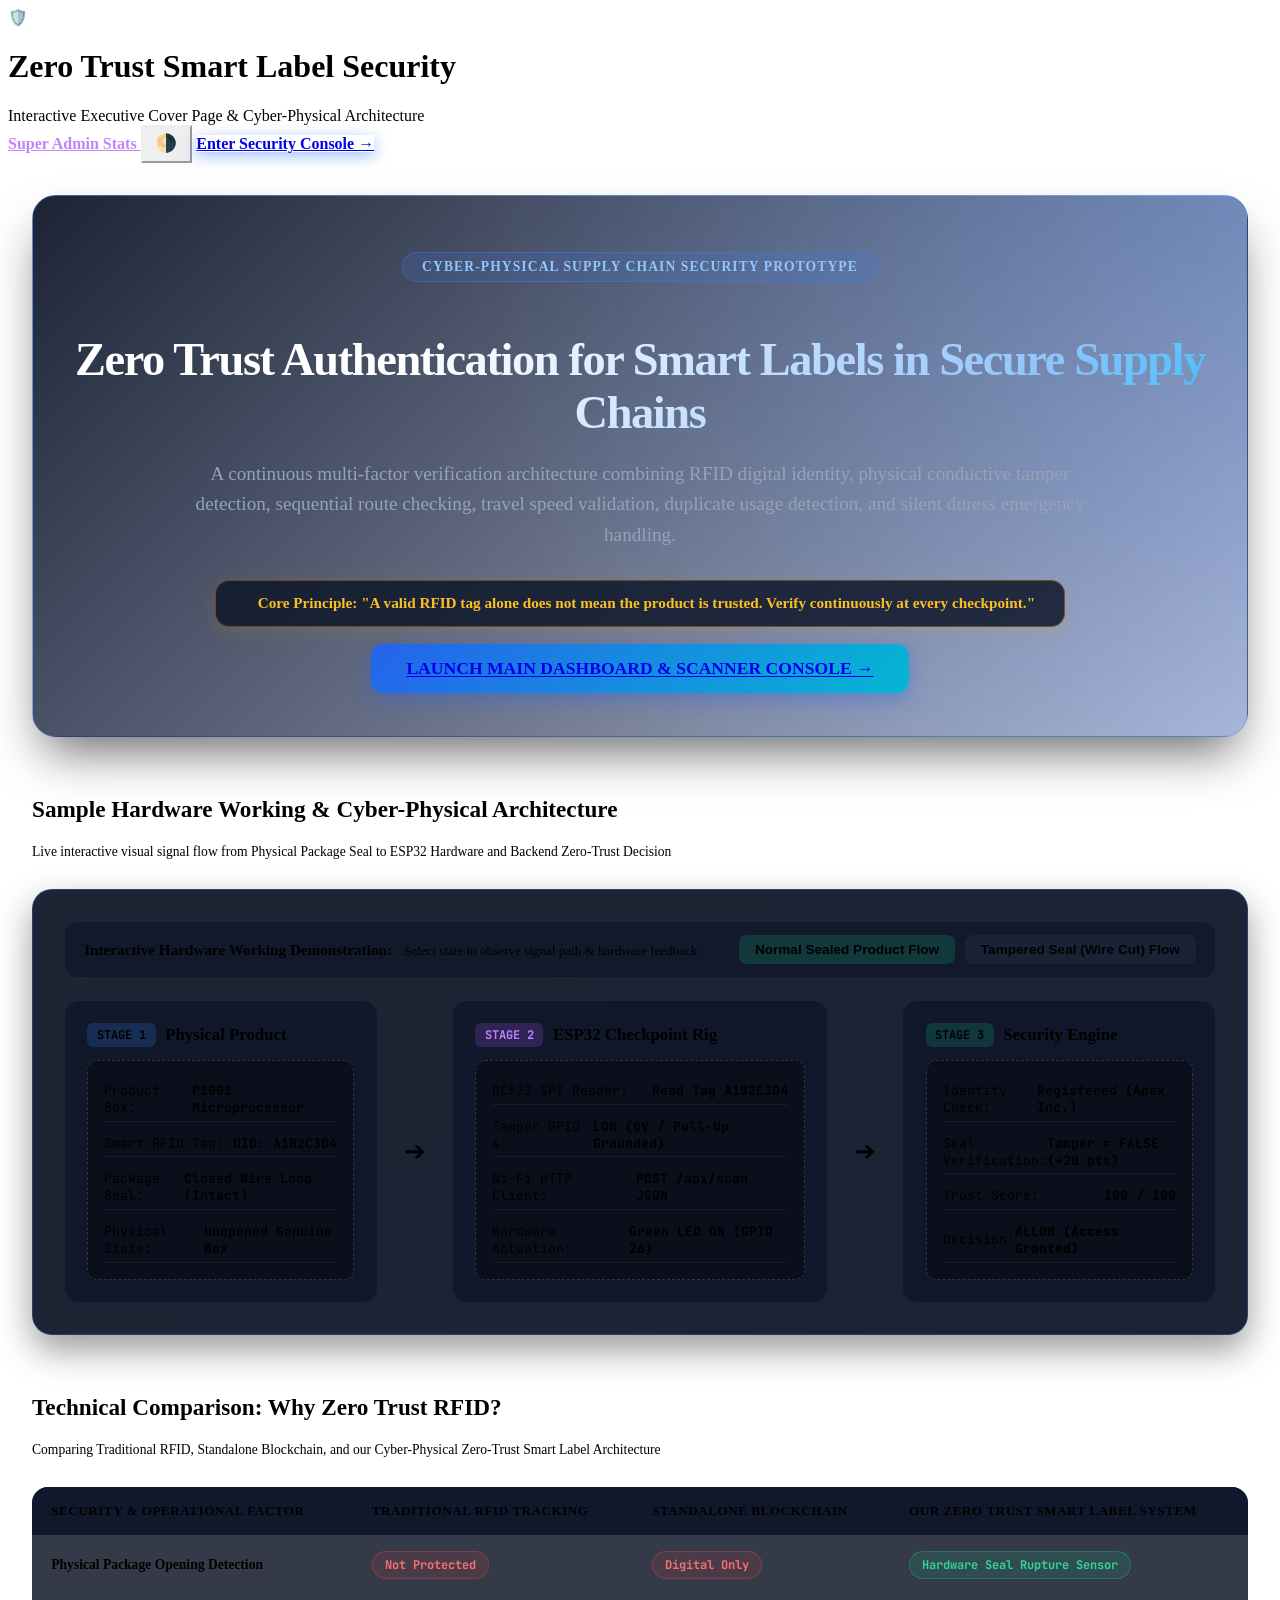
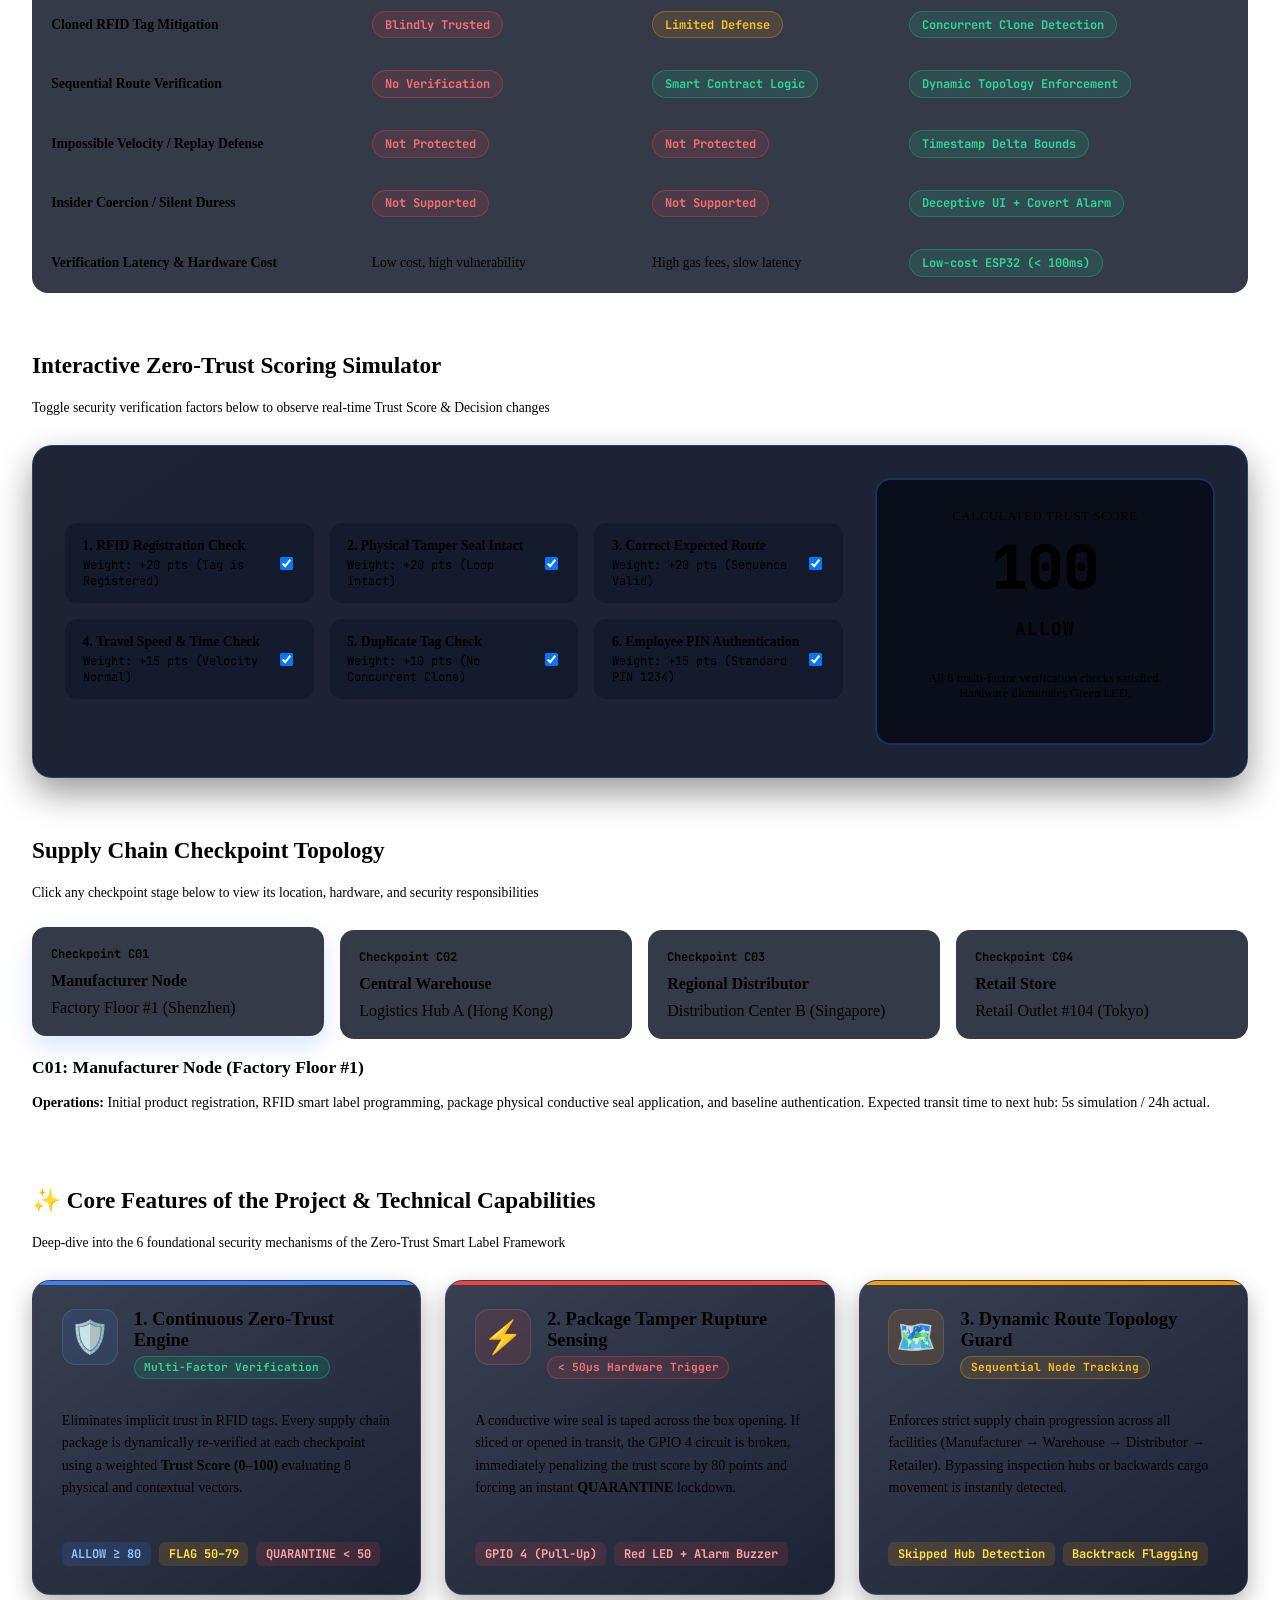
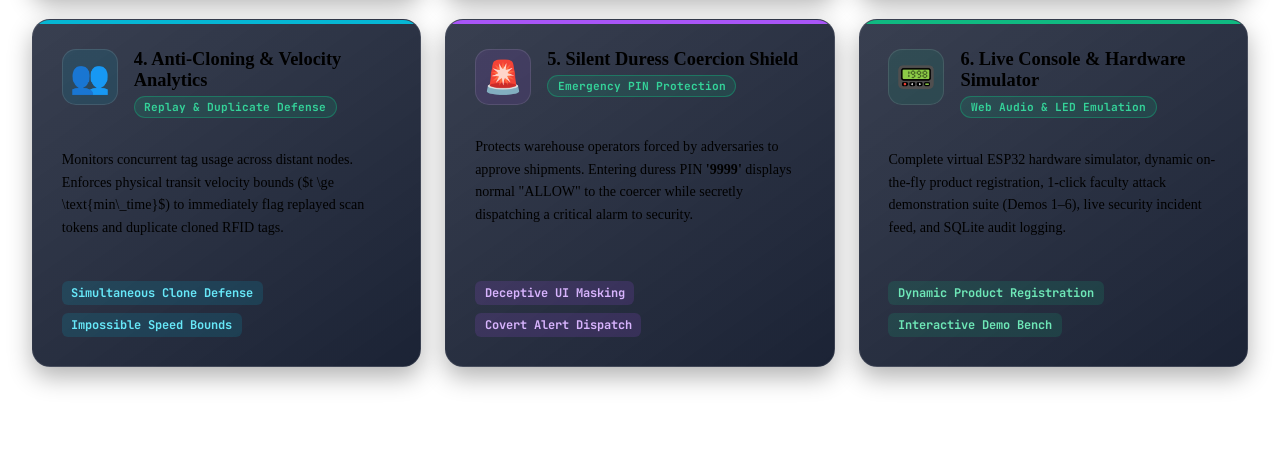
==== frontend/cover.html @ 31bd775e "Add frontend UI: dark-mode glassmorphism stylesheet and interactive cover page - style.css: Modern d" ====
<!DOCTYPE html>
<html lang="en">

<head>
  <meta charset="UTF-8">
  <meta name="viewport" content="width=device-width, initial-scale=1.0">
  <title>Zero Trust Authentication for Smart Labels in Secure Supply Chains | Executive Cover Page</title>
  <link rel="preconnect" href="https://fonts.googleapis.com">
  <link rel="preconnect" href="https://fonts.gstatic.com" crossorigin>
  <link
    href="https://fonts.googleapis.com/css2?family=Inter:wght@300;400;500;600;700;800;900&family=JetBrains+Mono:wght@400;500;600;700;800&display=swap"
    rel="stylesheet">
  <link rel="stylesheet" href="/static/style.css">
  <style>
    .cover-container {
      max-width: 1240px;
      margin: 2rem auto;
      padding: 0 1.5rem 4rem 1.5rem;
      display: flex;
      flex-direction: column;
      gap: 2.5rem;
    }

    .hero-banner {
      background: radial-gradient(circle at top right, rgba(59, 130, 246, 0.25), transparent 60%),
        linear-gradient(135deg, rgba(15, 23, 42, 0.95), rgba(30, 58, 138, 0.35));
      border: 1px solid rgba(59, 130, 246, 0.35);
      border-radius: 24px;
      padding: 3.5rem 2.5rem;
      text-align: center;
      box-shadow: 0 25px 50px -12px rgba(0, 0, 0, 0.6);
      position: relative;
    }

    .hero-tag {
      display: inline-block;
      background: rgba(59, 130, 246, 0.15);
      border: 1px solid rgba(59, 130, 246, 0.4);
      color: #93c5fd;
      font-size: 0.85rem;
      font-weight: 700;
      letter-spacing: 0.08em;
      text-transform: uppercase;
      padding: 0.4rem 1.2rem;
      border-radius: 999px;
      margin-bottom: 1.2rem;
    }

    .hero-title {
      font-size: 2.9rem;
      font-weight: 900;
      line-height: 1.15;
      letter-spacing: -0.03em;
      background: linear-gradient(135deg, #ffffff 30%, #93c5fd 80%, #38bdf8 100%);
      -webkit-background-clip: text;
      background-clip: text;
      -webkit-text-fill-color: transparent;
      margin-bottom: 1.2rem;
    }

    .hero-subtitle {
      font-size: 1.2rem;
      color: #94a3b8;
      max-width: 900px;
      margin: 0 auto 1.8rem auto;
      line-height: 1.6;
    }

    .hero-principle {
      display: inline-flex;
      align-items: center;
      gap: 0.8rem;
      background: rgba(15, 23, 42, 0.85);
      border: 1px solid rgba(245, 158, 11, 0.35);
      padding: 0.85rem 1.8rem;
      border-radius: 14px;
      color: #fbbf24;
      font-weight: 600;
      font-size: 0.95rem;
      box-shadow: 0 4px 20px rgba(245, 158, 11, 0.15);
    }

    /* Section Headers */
    .section-title-box {
      display: flex;
      justify-content: space-between;
      align-items: flex-end;
      margin-bottom: 1.2rem;
      border-bottom: 1px solid var(--border-color);
      padding-bottom: 0.6rem;
    }

    .section-title-box h2 {
      font-size: 1.45rem;
      font-weight: 800;
      color: var(--text-primary);
      display: flex;
      align-items: center;
      gap: 0.6rem;
    }

    .section-subtitle {
      color: var(--text-secondary);
      font-size: 0.85rem;
    }

    /* Hardware Architecture & Sample Working Visualizer */
    .hardware-archi-container {
      background: linear-gradient(145deg, rgba(18, 24, 40, 0.95), rgba(15, 23, 42, 0.95));
      border: 1px solid rgba(59, 130, 246, 0.3);
      border-radius: 20px;
      padding: 2rem;
      box-shadow: 0 15px 35px rgba(0, 0, 0, 0.4);
      display: flex;
      flex-direction: column;
      gap: 1.5rem;
    }

    .archi-mode-switcher {
      display: flex;
      justify-content: space-between;
      align-items: center;
      background: rgba(15, 23, 42, 0.8);
      padding: 0.8rem 1.2rem;
      border-radius: 12px;
      border: 1px solid var(--border-color);
      flex-wrap: wrap;
      gap: 1rem;
    }

    .archi-switcher-buttons {
      display: flex;
      gap: 0.6rem;
    }

    .btn-archi-mode {
      background: rgba(30, 41, 59, 0.7);
      border: 1px solid var(--border-color);
      color: var(--text-secondary);
      font-weight: 600;
      font-size: 0.85rem;
      padding: 0.45rem 1rem;
      border-radius: 8px;
      cursor: pointer;
      transition: all 0.2s ease;
    }

    .btn-archi-mode.active-normal {
      background: rgba(16, 185, 129, 0.2);
      border-color: var(--color-allow);
      color: var(--color-allow);
      font-weight: 700;
    }

    .btn-archi-mode.active-tamper {
      background: rgba(239, 68, 68, 0.2);
      border-color: var(--color-quarantine);
      color: var(--color-quarantine);
      font-weight: 700;
    }

    /* 3-Stage Hardware Flow Visualizer */
    .hardware-flow-grid {
      display: grid;
      grid-template-columns: 1fr 60px 1.2fr 60px 1fr;
      align-items: center;
      gap: 0.5rem;
    }

    @media (max-width: 1000px) {
      .hardware-flow-grid {
        grid-template-columns: 1fr;
        gap: 1rem;
      }

      .flow-arrow-box {
        transform: rotate(90deg);
        margin: 0.5rem 0;
      }
    }

    .flow-card {
      background: rgba(15, 23, 42, 0.9);
      border: 1px solid var(--border-color);
      border-radius: 14px;
      padding: 1.4rem;
      display: flex;
      flex-direction: column;
      gap: 0.8rem;
      position: relative;
    }

    .flow-card-header {
      display: flex;
      align-items: center;
      gap: 0.6rem;
    }

    .flow-badge {
      font-size: 0.75rem;
      font-weight: 700;
      padding: 0.25rem 0.6rem;
      border-radius: 6px;
      font-family: 'JetBrains Mono', monospace;
    }

    .flow-title {
      font-size: 1.05rem;
      font-weight: 700;
      color: var(--text-primary);
    }

    .flow-diagram-visual {
      background: rgba(10, 14, 26, 0.8);
      border: 1px dashed rgba(255, 255, 255, 0.15);
      border-radius: 10px;
      padding: 1rem;
      font-size: 0.82rem;
      display: flex;
      flex-direction: column;
      gap: 0.5rem;
      font-family: 'JetBrains Mono', monospace;
    }

    .flow-item-row {
      display: flex;
      justify-content: space-between;
      align-items: center;
      padding: 0.3rem 0;
      border-bottom: 1px solid rgba(255, 255, 255, 0.05);
    }

    .flow-item-label {
      color: var(--text-secondary);
    }

    .flow-item-value {
      font-weight: 700;
    }

    .flow-arrow-box {
      display: flex;
      align-items: center;
      justify-content: center;
      font-size: 1.6rem;
      color: var(--accent-blue);
    }

    /* Clean Comparison Table */
    .compare-container {
      background: rgba(18, 24, 40, 0.85);
      border: 1px solid var(--border-color);
      border-radius: 16px;
      overflow: hidden;
    }

    .compare-table {
      width: 100%;
      border-collapse: collapse;
      font-size: 0.85rem;
    }

    .compare-table th,
    .compare-table td {
      padding: 1rem 1.2rem;
      border-bottom: 1px solid var(--border-color);
      text-align: left;
    }

    .compare-table th {
      background: rgba(15, 23, 42, 0.95);
      color: var(--text-secondary);
      font-weight: 700;
      font-size: 0.82rem;
      text-transform: uppercase;
      letter-spacing: 0.04em;
    }

    .compare-table td:first-child {
      font-weight: 700;
      color: var(--text-primary);
    }

    .pill-tag {
      display: inline-flex;
      align-items: center;
      gap: 0.4rem;
      font-size: 0.75rem;
      font-weight: 700;
      padding: 0.3rem 0.75rem;
      border-radius: 999px;
      font-family: 'JetBrains Mono', monospace;
    }

    .pill-tag.vulnerable {
      background: rgba(239, 68, 68, 0.12);
      border: 1px solid rgba(239, 68, 68, 0.35);
      color: #f87171;
    }

    .pill-tag.partial {
      background: rgba(245, 158, 11, 0.12);
      border: 1px solid rgba(245, 158, 11, 0.35);
      color: #fbbf24;
    }

    .pill-tag.secured {
      background: rgba(16, 185, 129, 0.15);
      border: 1px solid rgba(16, 185, 129, 0.4);
      color: #34d399;
    }

    /* Interactive Trust Score Simulator Card */
    .interactive-calculator-card {
      background: linear-gradient(145deg, rgba(18, 24, 40, 0.95), rgba(15, 23, 42, 0.95));
      border: 1px solid rgba(59, 130, 246, 0.3);
      border-radius: 20px;
      padding: 2rem;
      box-shadow: 0 15px 35px rgba(0, 0, 0, 0.4);
      display: grid;
      grid-template-columns: 1fr 340px;
      gap: 2rem;
      align-items: center;
    }

    @media (max-width: 960px) {
      .interactive-calculator-card {
        grid-template-columns: 1fr;
      }
    }

    .calc-controls-grid {
      display: grid;
      grid-template-columns: repeat(auto-fit, minmax(240px, 1fr));
      gap: 1rem;
    }

    .calc-toggle-item {
      background: rgba(15, 23, 42, 0.7);
      border: 1px solid var(--border-color);
      border-radius: 12px;
      padding: 0.9rem 1.1rem;
      display: flex;
      justify-content: space-between;
      align-items: center;
      cursor: pointer;
      transition: all 0.2s ease;
    }

    .calc-toggle-item:hover {
      border-color: rgba(59, 130, 246, 0.5);
      background: rgba(30, 41, 59, 0.7);
    }

    .calc-toggle-info {
      display: flex;
      flex-direction: column;
      gap: 0.2rem;
    }

    .calc-toggle-title {
      font-size: 0.85rem;
      font-weight: 700;
      color: var(--text-primary);
    }

    .calc-toggle-weight {
      font-size: 0.75rem;
      color: var(--accent-cyan);
      font-family: 'JetBrains Mono', monospace;
    }

    .calc-score-display {
      background: rgba(10, 14, 26, 0.95);
      border: 2px solid rgba(59, 130, 246, 0.3);
      border-radius: 16px;
      padding: 1.8rem;
      text-align: center;
      display: flex;
      flex-direction: column;
      gap: 0.8rem;
      align-items: center;
      transition: all 0.3s ease;
    }

    .live-gauge-number {
      font-size: 3.8rem;
      font-weight: 900;
      font-family: 'JetBrains Mono', monospace;
      line-height: 1;
      transition: color 0.3s ease;
    }

    .live-decision-badge {
      font-size: 1.1rem;
      font-weight: 800;
      padding: 0.4rem 1.4rem;
      border-radius: 8px;
      font-family: 'JetBrains Mono', monospace;
      letter-spacing: 0.05em;
    }

    /* Interactive Node Map */
    .nodes-interactive-container {
      display: grid;
      grid-template-columns: repeat(4, 1fr);
      gap: 1rem;
      margin-top: 1rem;
    }

    @media (max-width: 860px) {
      .nodes-interactive-container {
        grid-template-columns: 1fr 1fr;
      }
    }

    .node-interactive-card {
      background: rgba(18, 24, 40, 0.85);
      border: 1px solid var(--border-color);
      border-radius: 14px;
      padding: 1.2rem;
      display: flex;
      flex-direction: column;
      gap: 0.6rem;
      cursor: pointer;
      transition: all 0.25s ease;
    }

    .node-interactive-card:hover,
    .node-interactive-card.selected {
      border-color: var(--accent-blue);
      transform: translateY(-3px);
      box-shadow: 0 10px 25px rgba(59, 130, 246, 0.2);
    }

    .node-stage-badge {
      font-size: 0.75rem;
      font-weight: 700;
      color: var(--accent-blue);
      font-family: 'JetBrains Mono', monospace;
    }

    .node-stage-name {
      font-size: 1rem;
      font-weight: 700;
      color: var(--text-primary);
    }

    /* Dedicated Interactive Feature Cards with Animations */
    .feature-grid {
      display: grid;
      grid-template-columns: repeat(auto-fit, minmax(340px, 1fr));
      gap: 1.5rem;
      margin-top: 1rem;
    }

    .feature-card-interactive {
      background: linear-gradient(145deg, rgba(22, 30, 50, 0.85), rgba(15, 23, 42, 0.95));
      border: 1px solid rgba(255, 255, 255, 0.08);
      border-radius: 18px;
      padding: 1.8rem;
      display: flex;
      flex-direction: column;
      gap: 1rem;
      position: relative;
      overflow: hidden;
      transition: all 0.35s cubic-bezier(0.4, 0, 0.2, 1);
      box-shadow: 0 10px 25px rgba(0, 0, 0, 0.3);
    }

    .feature-card-interactive::before {
      content: "";
      position: absolute;
      top: 0;
      left: 0;
      right: 0;
      height: 4px;
      background: var(--card-accent, var(--accent-blue));
      transition: height 0.3s ease;
    }

    .feature-card-interactive:hover {
      transform: translateY(-8px);
      border-color: var(--card-accent, rgba(59, 130, 246, 0.5));
      box-shadow: 0 20px 40px rgba(0, 0, 0, 0.5), 0 0 25px var(--card-glow, rgba(59, 130, 246, 0.25));
    }

    .feature-card-interactive:hover::before {
      height: 6px;
    }

    .feature-header {
      display: flex;
      align-items: flex-start;
      gap: 1rem;
    }

    .feature-icon-box {
      font-size: 2rem;
      width: 54px;
      height: 54px;
      display: flex;
      align-items: center;
      justify-content: center;
      border-radius: 14px;
      background: rgba(255, 255, 255, 0.04);
      border: 1px solid rgba(255, 255, 255, 0.1);
      flex-shrink: 0;
      transition: transform 0.3s ease, box-shadow 0.3s ease;
    }

    .feature-card-interactive:hover .feature-icon-box {
      transform: scale(1.1) rotate(5deg);
      box-shadow: 0 0 15px var(--card-glow, rgba(59, 130, 246, 0.3));
    }

    .feature-card-title {
      font-size: 1.15rem;
      font-weight: 800;
      color: var(--text-primary);
      margin-bottom: 0.3rem;
    }

    .feature-card-desc {
      font-size: 0.88rem;
      color: var(--text-secondary);
      line-height: 1.6;
    }

    .feature-pill-bar {
      display: flex;
      gap: 0.5rem;
      flex-wrap: wrap;
      margin-top: auto;
      padding-top: 0.8rem;
    }

    /* Light Theme Overrides for Cover Page */
    body.light-theme .hero-banner {
      background: radial-gradient(circle at top right, rgba(59, 130, 246, 0.15), transparent 60%),
        linear-gradient(135deg, rgba(255, 255, 255, 0.95), rgba(241, 245, 249, 0.95));
      border-color: rgba(59, 130, 246, 0.2);
    }
    body.light-theme .hero-title {
      background: linear-gradient(135deg, #0f172a 30%, #2563eb 80%, #0369a1 100%);
      -webkit-background-clip: text;
      background-clip: text;
      -webkit-text-fill-color: transparent;
    }
    body.light-theme .hero-subtitle { color: #475569; }
    body.light-theme .hero-principle {
      background: rgba(241, 245, 249, 0.9);
      color: #d97706;
      border-color: rgba(245, 158, 11, 0.3);
    }
    body.light-theme .hardware-archi-container {
      background: linear-gradient(145deg, rgba(255, 255, 255, 0.95), rgba(248, 250, 252, 0.95));
      border-color: rgba(59, 130, 246, 0.2);
    }
    body.light-theme .flow-diagram-visual {
      background: rgba(241, 245, 249, 0.8);
      border-color: rgba(0, 0, 0, 0.1);
    }
    body.light-theme .flow-item-row {
      border-bottom-color: rgba(0, 0, 0, 0.05);
    }
    body.light-theme .compare-container {
      background: rgba(255, 255, 255, 0.95);
      border-color: rgba(0, 0, 0, 0.1);
    }
    body.light-theme .compare-table th {
      background: rgba(241, 245, 249, 0.9);
      color: #475569;
    }
    body.light-theme .pill-tag.vulnerable { color: #dc2626; border-color: rgba(220, 38, 38, 0.3); }
    body.light-theme .pill-tag.partial { color: #d97706; border-color: rgba(217, 119, 6, 0.3); }
    body.light-theme .pill-tag.secured { color: #059669; border-color: rgba(5, 150, 105, 0.3); }
    body.light-theme .interactive-calculator-card {
      background: linear-gradient(145deg, rgba(255, 255, 255, 0.95), rgba(248, 250, 252, 0.95));
      border-color: rgba(59, 130, 246, 0.2);
    }
    body.light-theme .calc-toggle-item {
      background: rgba(241, 245, 249, 0.8);
      border-color: rgba(0, 0, 0, 0.1);
    }
    body.light-theme .calc-toggle-item:hover {
      background: rgba(226, 232, 240, 0.9);
      border-color: rgba(59, 130, 246, 0.4);
    }
    body.light-theme .calc-score-display {
      background: rgba(248, 250, 252, 0.95);
    }
    body.light-theme .node-interactive-card {
      background: rgba(255, 255, 255, 0.8);
      border-color: rgba(0, 0, 0, 0.1);
    }
    body.light-theme .feature-card-interactive {
      background: linear-gradient(145deg, rgba(255, 255, 255, 0.95), rgba(248, 250, 252, 0.95));
      border-color: rgba(0, 0, 0, 0.1);
    }
    body.light-theme .feature-icon-box {
      background: rgba(241, 245, 249, 0.8);
      border-color: rgba(0, 0, 0, 0.1);
    }
    body.light-theme .feature-pill-bar {
      border-top-color: rgba(0, 0, 0, 0.05);
    }
  </style>
</head>

<body>

  <!-- Top Navbar -->
  <header class="navbar">
    <div class="nav-brand">
      <div class="shield-icon">🛡️</div>
      <div>
        <h1>Zero Trust Smart Label Security</h1>
        <span class="subtitle">Interactive Executive Cover Page & Cyber-Physical Architecture</span>
      </div>
    </div>
    <div class="nav-actions">
      <a href="/admin-stats" class="btn btn-outline" style="font-weight: 700; border-color: #a855f7; color: #c084fc;">
        Super Admin Stats
      </a>
      <button class="btn btn-outline theme-toggle-btn" style="padding: 0.4rem 0.8rem; font-size: 1.1rem; border-color: var(--border-color);" title="Toggle Light/Dark Theme">🌗</button>
      <a href="/dashboard" class="btn btn-primary"
        style="font-weight: 700; box-shadow: 0 4px 15px rgba(59, 130, 246, 0.5);">
        Enter Security Console &rarr;
      </a>
    </div>
  </header>

  <div class="cover-container">

    <!-- Hero Banner -->
    <div class="hero-banner">
      <div class="hero-tag">Cyber-Physical Supply Chain Security Prototype</div>
      <h1 class="hero-title">Zero Trust Authentication for Smart Labels in Secure Supply Chains</h1>
      <p class="hero-subtitle">
        A continuous multi-factor verification architecture combining RFID digital identity, physical conductive tamper
        detection, sequential route checking, travel speed validation, duplicate usage detection, and silent duress
        emergency handling.
      </p>

      <div class="hero-principle" style="margin-bottom: 2rem;">
        <span></span>
        <span><strong>Core Principle:</strong> "A valid RFID tag alone does not mean the product is trusted. Verify
          continuously at every checkpoint."</span>
      </div>

      <div>
        <a href="/dashboard" class="btn btn-primary"
          style="font-size: 1.1rem; padding: 0.9rem 2.2rem; border-radius: 12px; font-weight: 800; background: linear-gradient(135deg, #2563eb, #06b6d4); box-shadow: 0 6px 20px rgba(37, 99, 235, 0.4);">
          LAUNCH MAIN DASHBOARD & SCANNER CONSOLE &rarr;
        </a>
      </div>
    </div>

    <!-- 1. Sample Hardware Working & Cyber-Physical Architecture Visualizer -->
    <div>
      <div class="section-title-box">
        <div>
          <h2>Sample Hardware Working & Cyber-Physical Architecture</h2>
          <span class="section-subtitle">Live interactive visual signal flow from Physical Package Seal to ESP32
            Hardware and Backend Zero-Trust Decision</span>
        </div>
      </div>

      <div class="hardware-archi-container">
        <div class="archi-mode-switcher">
          <div>
            <strong style="color: var(--text-primary); font-size: 0.95rem;">Interactive Hardware Working
              Demonstration:</strong>
            <span style="color: var(--text-muted); font-size: 0.82rem; margin-left: 0.5rem;">Select state to observe
              signal path & hardware feedback</span>
          </div>
          <div class="archi-switcher-buttons">
            <button class="btn-archi-mode active-normal" id="btn-mode-normal" onclick="setArchiMode('normal')">
              Normal Sealed Product Flow
            </button>
            <button class="btn-archi-mode" id="btn-mode-tamper" onclick="setArchiMode('tampered')">
              Tampered Seal (Wire Cut) Flow
            </button>
          </div>
        </div>

        <!-- 3-Stage Flow Diagram -->
        <div class="hardware-flow-grid">

          <!-- Stage 1: Smart Label Product -->
          <div class="flow-card">
            <div class="flow-card-header">
              <span class="flow-badge" style="background: rgba(59, 130, 246, 0.2); color: var(--accent-blue);">STAGE
                1</span>
              <span class="flow-title">Physical Product</span>
            </div>
            <div class="flow-diagram-visual" id="vis-stage-1">
              <div class="flow-item-row">
                <span class="flow-item-label">Product Box:</span>
                <span class="flow-item-value" style="color: var(--accent-blue);">P1001 Microprocessor</span>
              </div>
              <div class="flow-item-row">
                <span class="flow-item-label">Smart RFID Tag:</span>
                <span class="flow-item-value">UID: A1B2C3D4</span>
              </div>
              <div class="flow-item-row">
                <span class="flow-item-label">Package Seal:</span>
                <span class="flow-item-value" id="vis-seal-val" style="color: var(--color-allow);">Closed Wire Loop
                  (Intact)</span>
              </div>
              <div class="flow-item-row">
                <span class="flow-item-label">Physical State:</span>
                <span class="flow-item-value" id="vis-state-val" style="color: var(--color-allow);">Unopened Genuine
                  Box</span>
              </div>
            </div>
          </div>

          <!-- Arrow 1 -->
          <div class="flow-arrow-box">➔</div>

          <!-- Stage 2: ESP32 Hardware Station -->
          <div class="flow-card">
            <div class="flow-card-header">
              <span class="flow-badge" style="background: rgba(168, 85, 247, 0.2); color: #c084fc;">STAGE 2</span>
              <span class="flow-title">ESP32 Checkpoint Rig</span>
            </div>
            <div class="flow-diagram-visual" id="vis-stage-2">
              <div class="flow-item-row">
                <span class="flow-item-label">RC522 SPI Reader:</span>
                <span class="flow-item-value">Read Tag A1B2C3D4</span>
              </div>
              <div class="flow-item-row">
                <span class="flow-item-label">Tamper GPIO 4:</span>
                <span class="flow-item-value" id="vis-gpio-val" style="color: var(--color-allow);">LOW (0V / Pull-Up
                  Grounded)</span>
              </div>
              <div class="flow-item-row">
                <span class="flow-item-label">Wi-Fi HTTP Client:</span>
                <span class="flow-item-value">POST /api/scan JSON</span>
              </div>
              <div class="flow-item-row">
                <span class="flow-item-label">Hardware Actuation:</span>
                <span class="flow-item-value" id="vis-act-val" style="color: var(--color-allow);">Green LED ON (GPIO
                  26)</span>
              </div>
            </div>
          </div>

          <!-- Arrow 2 -->
          <div class="flow-arrow-box">➔</div>

          <!-- Stage 3: Zero-Trust Decision Engine -->
          <div class="flow-card">
            <div class="flow-card-header">
              <span class="flow-badge" style="background: rgba(16, 185, 129, 0.2); color: var(--color-allow);">STAGE
                3</span>
              <span class="flow-title">Security Engine</span>
            </div>
            <div class="flow-diagram-visual" id="vis-stage-3">
              <div class="flow-item-row">
                <span class="flow-item-label">Identity Check:</span>
                <span class="flow-item-value" style="color: var(--color-allow);">Registered (Apex Inc.)</span>
              </div>
              <div class="flow-item-row">
                <span class="flow-item-label">Seal Verification:</span>
                <span class="flow-item-value" id="vis-verif-val" style="color: var(--color-allow);">Tamper = FALSE (+20
                  pts)</span>
              </div>
              <div class="flow-item-row">
                <span class="flow-item-label">Trust Score:</span>
                <span class="flow-item-value" id="vis-score-val" style="color: var(--color-allow);">100 / 100</span>
              </div>
              <div class="flow-item-row">
                <span class="flow-item-label">Decision:</span>
                <span class="flow-item-value" id="vis-dec-val"
                  style="color: var(--color-allow); font-weight: 800;">ALLOW (Access Granted)</span>
              </div>
            </div>
          </div>

        </div>
      </div>
    </div>

    <!-- 2. Technical Comparison Matrix (Clean Badges) -->
    <div>
      <div class="section-title-box">
        <div>
          <h2>Technical Comparison: Why Zero Trust RFID?</h2>
          <span class="section-subtitle">Comparing Traditional RFID, Standalone Blockchain, and our Cyber-Physical
            Zero-Trust Smart Label Architecture</span>
        </div>
      </div>

      <div class="compare-container">
        <div class="table-responsive">
          <table class="compare-table">
            <thead>
              <tr>
                <th>Security & Operational Factor</th>
                <th>Traditional RFID Tracking</th>
                <th>Standalone Blockchain</th>
                <th>Our Zero Trust Smart Label System</th>
              </tr>
            </thead>
            <tbody>
              <tr>
                <td>Physical Package Opening Detection</td>
                <td><span class="pill-tag vulnerable">Not Protected</span></td>
                <td><span class="pill-tag vulnerable">Digital Only</span></td>
                <td><span class="pill-tag secured">Hardware Seal Rupture Sensor</span></td>
              </tr>
              <tr>
                <td>Cloned RFID Tag Mitigation</td>
                <td><span class="pill-tag vulnerable">Blindly Trusted</span></td>
                <td><span class="pill-tag partial">Limited Defense</span></td>
                <td><span class="pill-tag secured">Concurrent Clone Detection</span></td>
              </tr>
              <tr>
                <td>Sequential Route Verification</td>
                <td><span class="pill-tag vulnerable">No Verification</span></td>
                <td><span class="pill-tag secured">Smart Contract Logic</span></td>
                <td><span class="pill-tag secured">Dynamic Topology Enforcement</span></td>
              </tr>
              <tr>
                <td>Impossible Velocity / Replay Defense</td>
                <td><span class="pill-tag vulnerable">Not Protected</span></td>
                <td><span class="pill-tag vulnerable">Not Protected</span></td>
                <td><span class="pill-tag secured">Timestamp Delta Bounds</span></td>
              </tr>
              <tr>
                <td>Insider Coercion / Silent Duress</td>
                <td><span class="pill-tag vulnerable">Not Supported</span></td>
                <td><span class="pill-tag vulnerable">Not Supported</span></td>
                <td><span class="pill-tag secured">Deceptive UI + Covert Alarm</span></td>
              </tr>
              <tr>
                <td>Verification Latency & Hardware Cost</td>
                <td>Low cost, high vulnerability</td>
                <td>High gas fees, slow latency</td>
                <td><span class="pill-tag secured">Low-cost ESP32 (&lt; 100ms)</span></td>
              </tr>
            </tbody>
          </table>
        </div>
      </div>
    </div>

    <!-- 3. Interactive Trust Score Calculator Sandbox -->
    <div>
      <div class="section-title-box">
        <div>
          <h2>Interactive Zero-Trust Scoring Simulator</h2>
          <span class="section-subtitle">Toggle security verification factors below to observe real-time Trust Score &
            Decision changes</span>
        </div>
      </div>

      <div class="interactive-calculator-card">
        <div class="calc-controls-grid">

          <div class="calc-toggle-item" onclick="toggleFactor('rfid')">
            <div class="calc-toggle-info">
              <span class="calc-toggle-title">1. RFID Registration Check</span>
              <span class="calc-toggle-weight">Weight: +20 pts (Tag is Registered)</span>
            </div>
            <input type="checkbox" id="calc-rfid" checked onclick="event.stopPropagation(); updateScoreCalc();">
          </div>

          <div class="calc-toggle-item" onclick="toggleFactor('seal')">
            <div class="calc-toggle-info">
              <span class="calc-toggle-title">2. Physical Tamper Seal Intact</span>
              <span class="calc-toggle-weight">Weight: +20 pts (Loop Intact)</span>
            </div>
            <input type="checkbox" id="calc-seal" checked onclick="event.stopPropagation(); updateScoreCalc();">
          </div>

          <div class="calc-toggle-item" onclick="toggleFactor('route')">
            <div class="calc-toggle-info">
              <span class="calc-toggle-title">3. Correct Expected Route</span>
              <span class="calc-toggle-weight">Weight: +20 pts (Sequence Valid)</span>
            </div>
            <input type="checkbox" id="calc-route" checked onclick="event.stopPropagation(); updateScoreCalc();">
          </div>

          <div class="calc-toggle-item" onclick="toggleFactor('speed')">
            <div class="calc-toggle-info">
              <span class="calc-toggle-title">4. Travel Speed & Time Check</span>
              <span class="calc-toggle-weight">Weight: +15 pts (Velocity Normal)</span>
            </div>
            <input type="checkbox" id="calc-speed" checked onclick="event.stopPropagation(); updateScoreCalc();">
          </div>

          <div class="calc-toggle-item" onclick="toggleFactor('unique')">
            <div class="calc-toggle-info">
              <span class="calc-toggle-title">5. Duplicate Tag Check</span>
              <span class="calc-toggle-weight">Weight: +10 pts (No Concurrent Clone)</span>
            </div>
            <input type="checkbox" id="calc-unique" checked onclick="event.stopPropagation(); updateScoreCalc();">
          </div>

          <div class="calc-toggle-item" onclick="toggleFactor('pin')">
            <div class="calc-toggle-info">
              <span class="calc-toggle-title">6. Employee PIN Authentication</span>
              <span class="calc-toggle-weight">Weight: +15 pts (Standard PIN 1234)</span>
            </div>
            <input type="checkbox" id="calc-pin" checked onclick="event.stopPropagation(); updateScoreCalc();">
          </div>

        </div>

        <!-- Live Score Display Output -->
        <div class="calc-score-display" id="calc-display-box">
          <span
            style="font-size: 0.8rem; color: var(--text-muted); text-transform: uppercase; letter-spacing: 0.05em;">Calculated
            Trust Score</span>
          <div class="live-gauge-number" id="calc-score-num" style="color: var(--color-allow);">100</div>
          <div class="live-decision-badge badge-decision ALLOW" id="calc-decision-badge">ALLOW</div>
          <p id="calc-desc-text" style="font-size: 0.78rem; color: var(--text-secondary);">All 6 multi-factor
            verification checks satisfied. Hardware illuminates Green LED.</p>
        </div>
      </div>
    </div>

    <!-- 4. Interactive Supply Chain Journey Stages -->
    <div>
      <div class="section-title-box">
        <div>
          <h2>Supply Chain Checkpoint Topology</h2>
          <span class="section-subtitle">Click any checkpoint stage below to view its location, hardware, and security
            responsibilities</span>
        </div>
      </div>

      <div class="nodes-interactive-container">
        <div class="node-interactive-card selected" id="node-card-c01" onclick="selectNodeStage('C01')">
          <span class="node-stage-badge">Checkpoint C01</span>
          <span class="node-stage-name">Manufacturer Node</span>
          <span class="node-stage-loc">Factory Floor #1 (Shenzhen)</span>
        </div>

        <div class="node-interactive-card" id="node-card-c02" onclick="selectNodeStage('C02')">
          <span class="node-stage-badge">Checkpoint C02</span>
          <span class="node-stage-name">Central Warehouse</span>
          <span class="node-stage-loc">Logistics Hub A (Hong Kong)</span>
        </div>

        <div class="node-interactive-card" id="node-card-c03" onclick="selectNodeStage('C03')">
          <span class="node-stage-badge">Checkpoint C03</span>
          <span class="node-stage-name">Regional Distributor</span>
          <span class="node-stage-loc">Distribution Center B (Singapore)</span>
        </div>

        <div class="node-interactive-card" id="node-card-c04" onclick="selectNodeStage('C04')">
          <span class="node-stage-badge">Checkpoint C04</span>
          <span class="node-stage-name">Retail Store</span>
          <span class="node-stage-loc">Retail Outlet #104 (Tokyo)</span>
        </div>
      </div>

      <div class="workflow-box" style="margin-top: 1rem;" id="node-stage-detail-box">
        <h3 id="node-detail-title" style="font-size: 1.1rem; color: var(--accent-blue); margin-bottom: 0.5rem;">C01:
          Manufacturer Node (Factory Floor #1)</h3>
        <p id="node-detail-desc" style="color: var(--text-secondary); font-size: 0.88rem; line-height: 1.5;">
          <strong>Operations:</strong> Initial product registration, RFID smart label programming, package physical
          conductive seal application, and baseline authentication. Expected transit time to next hub: 5s simulation /
          24h actual.
        </p>
      </div>
    </div>

    <!-- 5. Core Features of the Project & Technical Capabilities -->
    <div>
      <div class="section-title-box">
        <div>
          <h2>✨ Core Features of the Project & Technical Capabilities</h2>
          <span class="section-subtitle">Deep-dive into the 6 foundational security mechanisms of the Zero-Trust Smart
            Label Framework</span>
        </div>
      </div>

      <div class="feature-grid">

        <!-- Feature 1: Zero Trust -->
        <div class="feature-card-interactive" style="--card-accent: #3b82f6; --card-glow: rgba(59, 130, 246, 0.4);">
          <div class="feature-header">
            <div class="feature-icon-box" style="background: rgba(59, 130, 246, 0.12); color: #60a5fa;">🛡️</div>
            <div>
              <div class="feature-card-title">1. Continuous Zero-Trust Engine</div>
              <span class="pill-tag secured" style="font-size: 0.7rem; padding: 0.2rem 0.6rem;">Multi-Factor
                Verification</span>
            </div>
          </div>
          <p class="feature-card-desc">
            Eliminates implicit trust in RFID tags. Every supply chain package is dynamically re-verified at each
            checkpoint using a weighted <strong>Trust Score (0–100)</strong> evaluating 8 physical and contextual
            vectors.
          </p>
          <div class="feature-pill-bar">
            <span class="flow-badge" style="background: rgba(59, 130, 246, 0.15); color: #93c5fd;">ALLOW &ge; 80</span>
            <span class="flow-badge" style="background: rgba(245, 158, 11, 0.15); color: #fde047;">FLAG 50–79</span>
            <span class="flow-badge" style="background: rgba(239, 68, 68, 0.15); color: #fca5a5;">QUARANTINE &lt;
              50</span>
          </div>
        </div>

        <!-- Feature 2: Tamper Seal -->
        <div class="feature-card-interactive" style="--card-accent: #ef4444; --card-glow: rgba(239, 68, 68, 0.4);">
          <div class="feature-header">
            <div class="feature-icon-box" style="background: rgba(239, 68, 68, 0.12); color: #f87171;">⚡</div>
            <div>
              <div class="feature-card-title">2. Package Tamper Rupture Sensing</div>
              <span class="pill-tag vulnerable" style="font-size: 0.7rem; padding: 0.2rem 0.6rem;">&lt; 50&mu;s Hardware
                Trigger</span>
            </div>
          </div>
          <p class="feature-card-desc">
            A conductive wire seal is taped across the box opening. If sliced or opened in transit, the GPIO 4 circuit
            is broken, immediately penalizing the trust score by 80 points and forcing an instant
            <strong>QUARANTINE</strong> lockdown.
          </p>
          <div class="feature-pill-bar">
            <span class="flow-badge" style="background: rgba(239, 68, 68, 0.15); color: #fca5a5;">GPIO 4
              (Pull-Up)</span>
            <span class="flow-badge" style="background: rgba(239, 68, 68, 0.15); color: #fca5a5;">Red LED + Alarm
              Buzzer</span>
          </div>
        </div>

        <!-- Feature 3: Route Topology -->
        <div class="feature-card-interactive" style="--card-accent: #f59e0b; --card-glow: rgba(245, 158, 11, 0.4);">
          <div class="feature-header">
            <div class="feature-icon-box" style="background: rgba(245, 158, 11, 0.12); color: #fbbf24;">🗺️</div>
            <div>
              <div class="feature-card-title">3. Dynamic Route Topology Guard</div>
              <span class="pill-tag partial" style="font-size: 0.7rem; padding: 0.2rem 0.6rem;">Sequential Node
                Tracking</span>
            </div>
          </div>
          <p class="feature-card-desc">
            Enforces strict supply chain progression across all facilities (Manufacturer &rarr; Warehouse &rarr;
            Distributor &rarr; Retailer). Bypassing inspection hubs or backwards cargo movement is instantly detected.
          </p>
          <div class="feature-pill-bar">
            <span class="flow-badge" style="background: rgba(245, 158, 11, 0.15); color: #fde047;">Skipped Hub
              Detection</span>
            <span class="flow-badge" style="background: rgba(245, 158, 11, 0.15); color: #fde047;">Backtrack
              Flagging</span>
          </div>
        </div>

        <!-- Feature 4: Clone & Velocity -->
        <div class="feature-card-interactive" style="--card-accent: #06b6d4; --card-glow: rgba(6, 182, 212, 0.4);">
          <div class="feature-header">
            <div class="feature-icon-box" style="background: rgba(6, 182, 212, 0.12); color: #22d3ee;">👥</div>
            <div>
              <div class="feature-card-title">4. Anti-Cloning & Velocity Analytics</div>
              <span class="pill-tag secured" style="font-size: 0.7rem; padding: 0.2rem 0.6rem;">Replay & Duplicate
                Defense</span>
            </div>
          </div>
          <p class="feature-card-desc">
            Monitors concurrent tag usage across distant nodes. Enforces physical transit velocity bounds ($t \ge
            \text{min\_time}$) to immediately flag replayed scan tokens and duplicate cloned RFID tags.
          </p>
          <div class="feature-pill-bar">
            <span class="flow-badge" style="background: rgba(6, 182, 212, 0.15); color: #67e8f9;">Simultaneous Clone
              Defense</span>
            <span class="flow-badge" style="background: rgba(6, 182, 212, 0.15); color: #67e8f9;">Impossible Speed
              Bounds</span>
          </div>
        </div>

        <!-- Feature 5: Silent Duress -->
        <div class="feature-card-interactive" style="--card-accent: #a855f7; --card-glow: rgba(168, 85, 247, 0.4);">
          <div class="feature-header">
            <div class="feature-icon-box" style="background: rgba(168, 85, 247, 0.12); color: #c084fc;">🚨</div>
            <div>
              <div class="feature-card-title">5. Silent Duress Coercion Shield</div>
              <span class="pill-tag secured" style="font-size: 0.7rem; padding: 0.2rem 0.6rem;">Emergency PIN
                Protection</span>
            </div>
          </div>
          <p class="feature-card-desc">
            Protects warehouse operators forced by adversaries to approve shipments. Entering duress PIN
            <strong>'9999'</strong> displays normal "ALLOW" to the coercer while secretly dispatching a critical alarm
            to security.
          </p>
          <div class="feature-pill-bar">
            <span class="flow-badge" style="background: rgba(168, 85, 247, 0.15); color: #d8b4fe;">Deceptive UI
              Masking</span>
            <span class="flow-badge" style="background: rgba(168, 85, 247, 0.15); color: #d8b4fe;">Covert Alert
              Dispatch</span>
          </div>
        </div>

        <!-- Feature 6: Hardware Console -->
        <div class="feature-card-interactive" style="--card-accent: #10b981; --card-glow: rgba(16, 185, 129, 0.4);">
          <div class="feature-header">
            <div class="feature-icon-box" style="background: rgba(16, 185, 129, 0.12); color: #34d399;">📟</div>
            <div>
              <div class="feature-card-title">6. Live Console & Hardware Simulator</div>
              <span class="pill-tag secured" style="font-size: 0.7rem; padding: 0.2rem 0.6rem;">Web Audio & LED
                Emulation</span>
            </div>
          </div>
          <p class="feature-card-desc">
            Complete virtual ESP32 hardware simulator, dynamic on-the-fly product registration, 1-click faculty attack
            demonstration suite (Demos 1–6), live security incident feed, and SQLite audit logging.
          </p>
          <div class="feature-pill-bar">
            <span class="flow-badge" style="background: rgba(16, 185, 129, 0.15); color: #6ee7b7;">Dynamic Product
              Registration</span>
            <span class="flow-badge" style="background: rgba(16, 185, 129, 0.15); color: #6ee7b7;">Interactive Demo
              Bench</span>
          </div>
        </div>

      </div>
    </div>

  </div>

  <script>
    // Hardware Flow Interactive Switcher
    function setArchiMode(mode) {
      const btnNormal = document.getElementById("btn-mode-normal");
      const btnTamper = document.getElementById("btn-mode-tamper");

      const sealVal = document.getElementById("vis-seal-val");
      const stateVal = document.getElementById("vis-state-val");
      const gpioVal = document.getElementById("vis-gpio-val");
      const actVal = document.getElementById("vis-act-val");
      const verifVal = document.getElementById("vis-verif-val");
      const scoreVal = document.getElementById("vis-score-val");
      const decVal = document.getElementById("vis-dec-val");

      if (mode === "normal") {
        btnNormal.className = "btn-archi-mode active-normal";
        btnTamper.className = "btn-archi-mode";

        sealVal.textContent = "Closed Wire Loop (Intact)";
        sealVal.style.color = "var(--color-allow)";

        stateVal.textContent = "Unopened Genuine Box";
        stateVal.style.color = "var(--color-allow)";

        gpioVal.textContent = "LOW (0V / Pull-Up Grounded)";
        gpioVal.style.color = "var(--color-allow)";

        actVal.textContent = "Green LED ON (GPIO 26)";
        actVal.style.color = "var(--color-allow)";

        verifVal.textContent = "Tamper = FALSE (+20 pts)";
        verifVal.style.color = "var(--color-allow)";

        scoreVal.textContent = "100 / 100";
        scoreVal.style.color = "var(--color-allow)";

        decVal.textContent = "ALLOW (Access Granted)";
        decVal.style.color = "var(--color-allow)";
      } else {
        btnNormal.className = "btn-archi-mode";
        btnTamper.className = "btn-archi-mode active-tamper";

        sealVal.textContent = "Broken / Severed Wire Loop";
        sealVal.style.color = "var(--color-quarantine)";

        stateVal.textContent = "PACKAGE OPENED IN TRANSIT!";
        stateVal.style.color = "var(--color-quarantine)";

        gpioVal.textContent = "HIGH (3.3V / Pull-Up Active)";
        gpioVal.style.color = "var(--color-quarantine)";

        actVal.textContent = "Red LED ON (GPIO 33) + Alarm Buzzer";
        actVal.style.color = "var(--color-quarantine)";

        verifVal.textContent = "Tamper = TRUE (-80 pts penalty)";
        verifVal.style.color = "var(--color-quarantine)";

        scoreVal.textContent = "20 / 100";
        scoreVal.style.color = "var(--color-quarantine)";

        decVal.textContent = "QUARANTINE (Blocked Entry)";
        decVal.style.color = "var(--color-quarantine)";
      }
    }

    // Interactive Trust Scoring Sandbox Calculator Logic
    function updateScoreCalc() {
      const isRfid = document.getElementById("calc-rfid").checked;
      const isSeal = document.getElementById("calc-seal").checked;
      const isRoute = document.getElementById("calc-route").checked;
      const isSpeed = document.getElementById("calc-speed").checked;
      const isUnique = document.getElementById("calc-unique").checked;
      const isPin = document.getElementById("calc-pin").checked;

      let score = 0;
      if (isRfid) score += 20;
      if (isSeal) score += 20;
      if (isRoute) score += 20;
      if (isSpeed) score += 15;
      if (isUnique) score += 10;
      if (isPin) score += 15;

      const scoreNumEl = document.getElementById("calc-score-num");
      const badgeEl = document.getElementById("calc-decision-badge");
      const descEl = document.getElementById("calc-desc-text");

      scoreNumEl.textContent = score;

      if (!isSeal || score < 50) {
        scoreNumEl.style.color = "var(--color-quarantine)";
        badgeEl.textContent = "QUARANTINE";
        badgeEl.className = "live-decision-badge badge-decision QUARANTINE";
        descEl.textContent = isSeal ? "Critical trust violation (Score < 50). Hardware triggers Red LED & alarm buzzer." : "PHYSICAL TAMPER DETECTED! Package seal broken. Item quarantined immediately.";
      } else if (score < 80) {
        scoreNumEl.style.color = "var(--color-flag)";
        badgeEl.textContent = "FLAG";
        badgeEl.className = "live-decision-badge badge-decision FLAG";
        descEl.textContent = "Suspicious contextual anomaly detected (Score 50–79). Hardware triggers Yellow LED for inspection.";
      } else {
        scoreNumEl.style.color = "var(--color-allow)";
        badgeEl.textContent = "ALLOW";
        badgeEl.className = "live-decision-badge badge-decision ALLOW";
        descEl.textContent = "All multi-factor checks satisfied (Score ≥ 80). Hardware illuminates Green LED.";
      }
    }

    function toggleFactor(name) {
      const checkbox = document.getElementById("calc-" + name);
      checkbox.checked = !checkbox.checked;
      updateScoreCalc();
    }

    // Interactive Checkpoint Topology Selector Logic
    const nodeDetails = {
      "C01": {
        title: "C01: Manufacturer Node (Factory Floor #1)",
        desc: "<strong>Operations:</strong> Initial product registration, RFID smart label programming, package physical conductive seal application, and baseline authentication. Expected transit time to next hub: 5s simulation / 24h actual."
      },
      "C02": {
        title: "C02: Central Warehouse (Logistics Hub A)",
        desc: "<strong>Operations:</strong> Bulk intake verification, package seal continuity check via RC522 reader, transit time calculation from factory, and inventory dispatching."
      },
      "C03": {
        title: "C03: Regional Distributor (Distribution Center B)",
        desc: "<strong>Operations:</strong> Intermediate transit hub verification, sequential route check (verifies item did not skip Warehouse C02), and duplicate RFID clone monitoring."
      },
      "C04": {
        title: "C04: Retail Store (Retail Outlet #104)",
        desc: "<strong>Operations:</strong> Final destination shelf verification, final package seal inspection, employee credential auth with Silent Duress protection, and delivery sign-off."
      }
    };

    function selectNodeStage(cpId) {
      document.querySelectorAll(".node-interactive-card").forEach(c => c.classList.remove("selected"));
      const card = document.getElementById("node-card-" + cpId.toLowerCase());
      if (card) card.classList.add("selected");

      const info = nodeDetails[cpId];
      if (info) {
        document.getElementById("node-detail-title").innerHTML = info.title;
        document.getElementById("node-detail-desc").innerHTML = info.desc;
      }
    }
    // Theme Toggle Logic
    (function() {
      const themeToggleBtn = document.querySelector('.theme-toggle-btn');
      if (themeToggleBtn) {
        if (localStorage.getItem('theme') === 'light') {
          document.body.classList.add('light-theme');
        }
        themeToggleBtn.addEventListener('click', () => {
          document.body.classList.toggle('light-theme');
          if (document.body.classList.contains('light-theme')) {
            localStorage.setItem('theme', 'light');
          } else {
            localStorage.setItem('theme', 'dark');
          }
        });
      }
    })();
  </script>

</body>

</html>
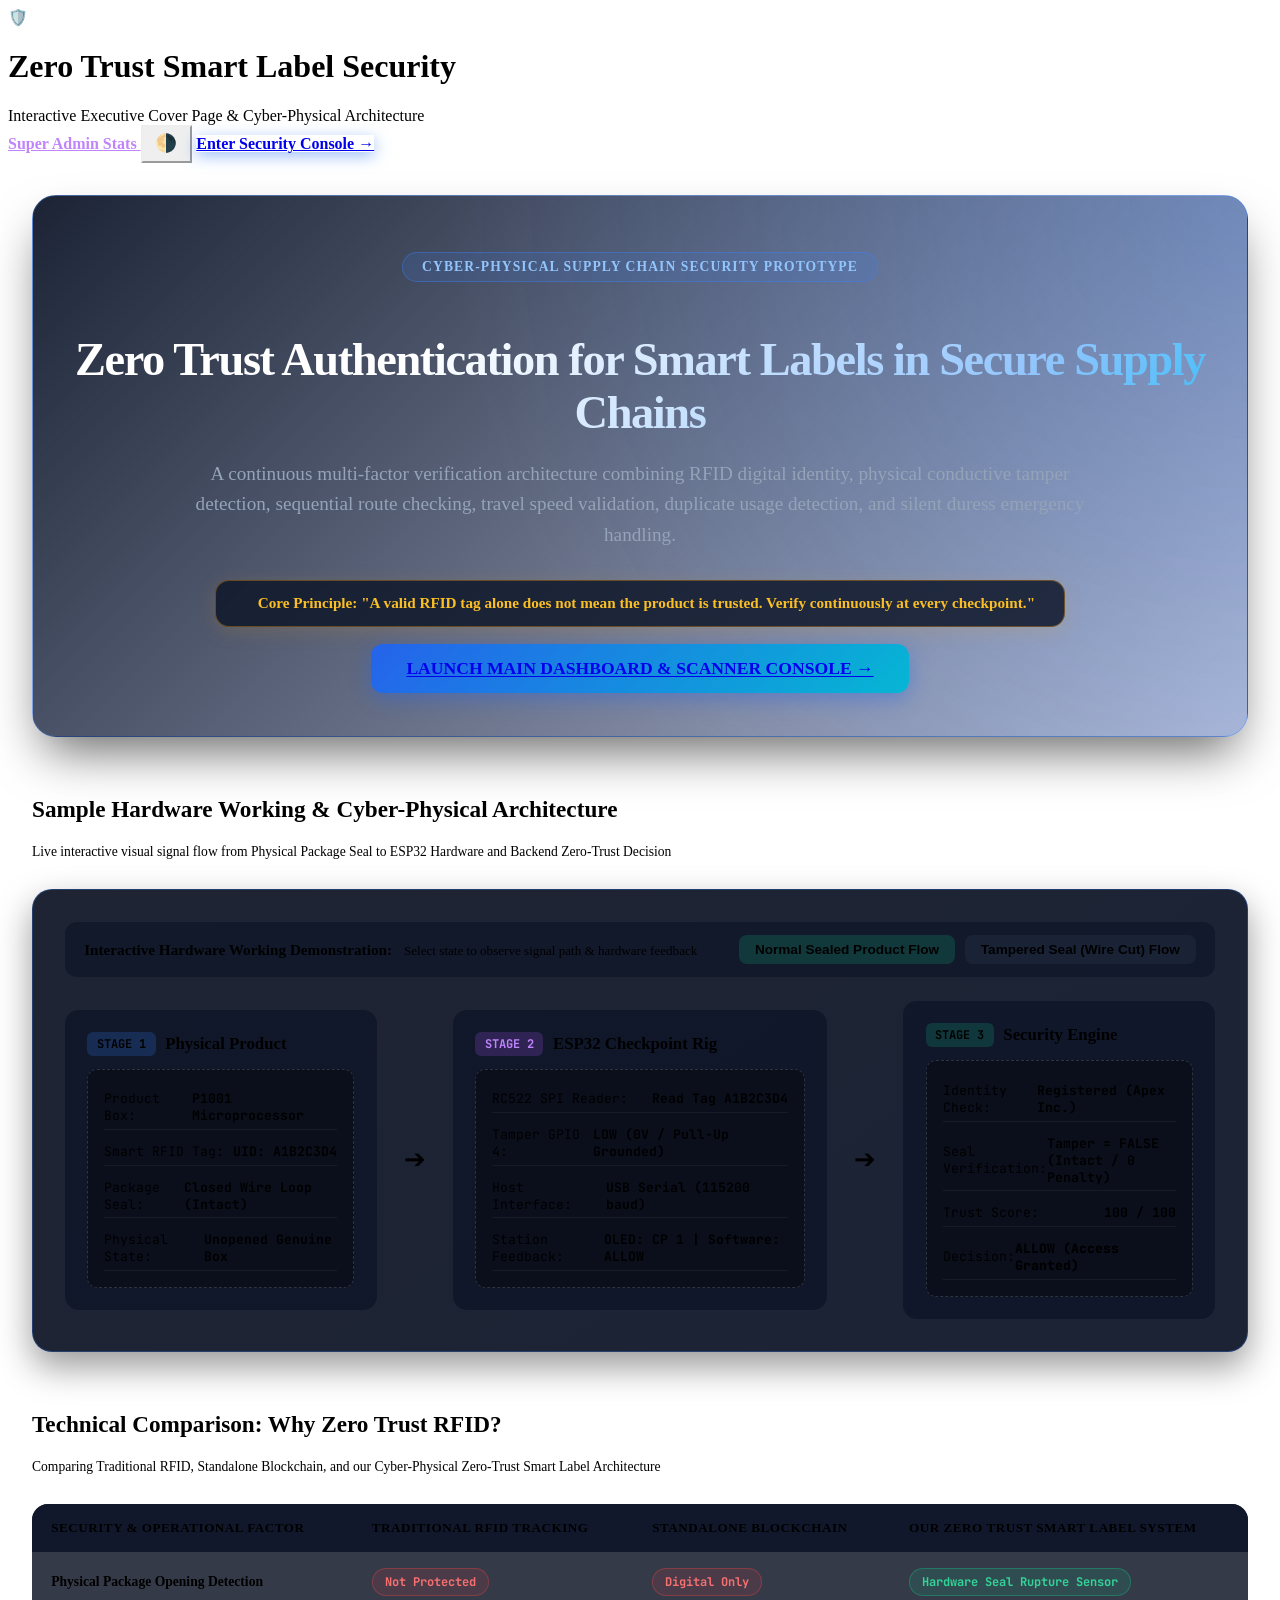
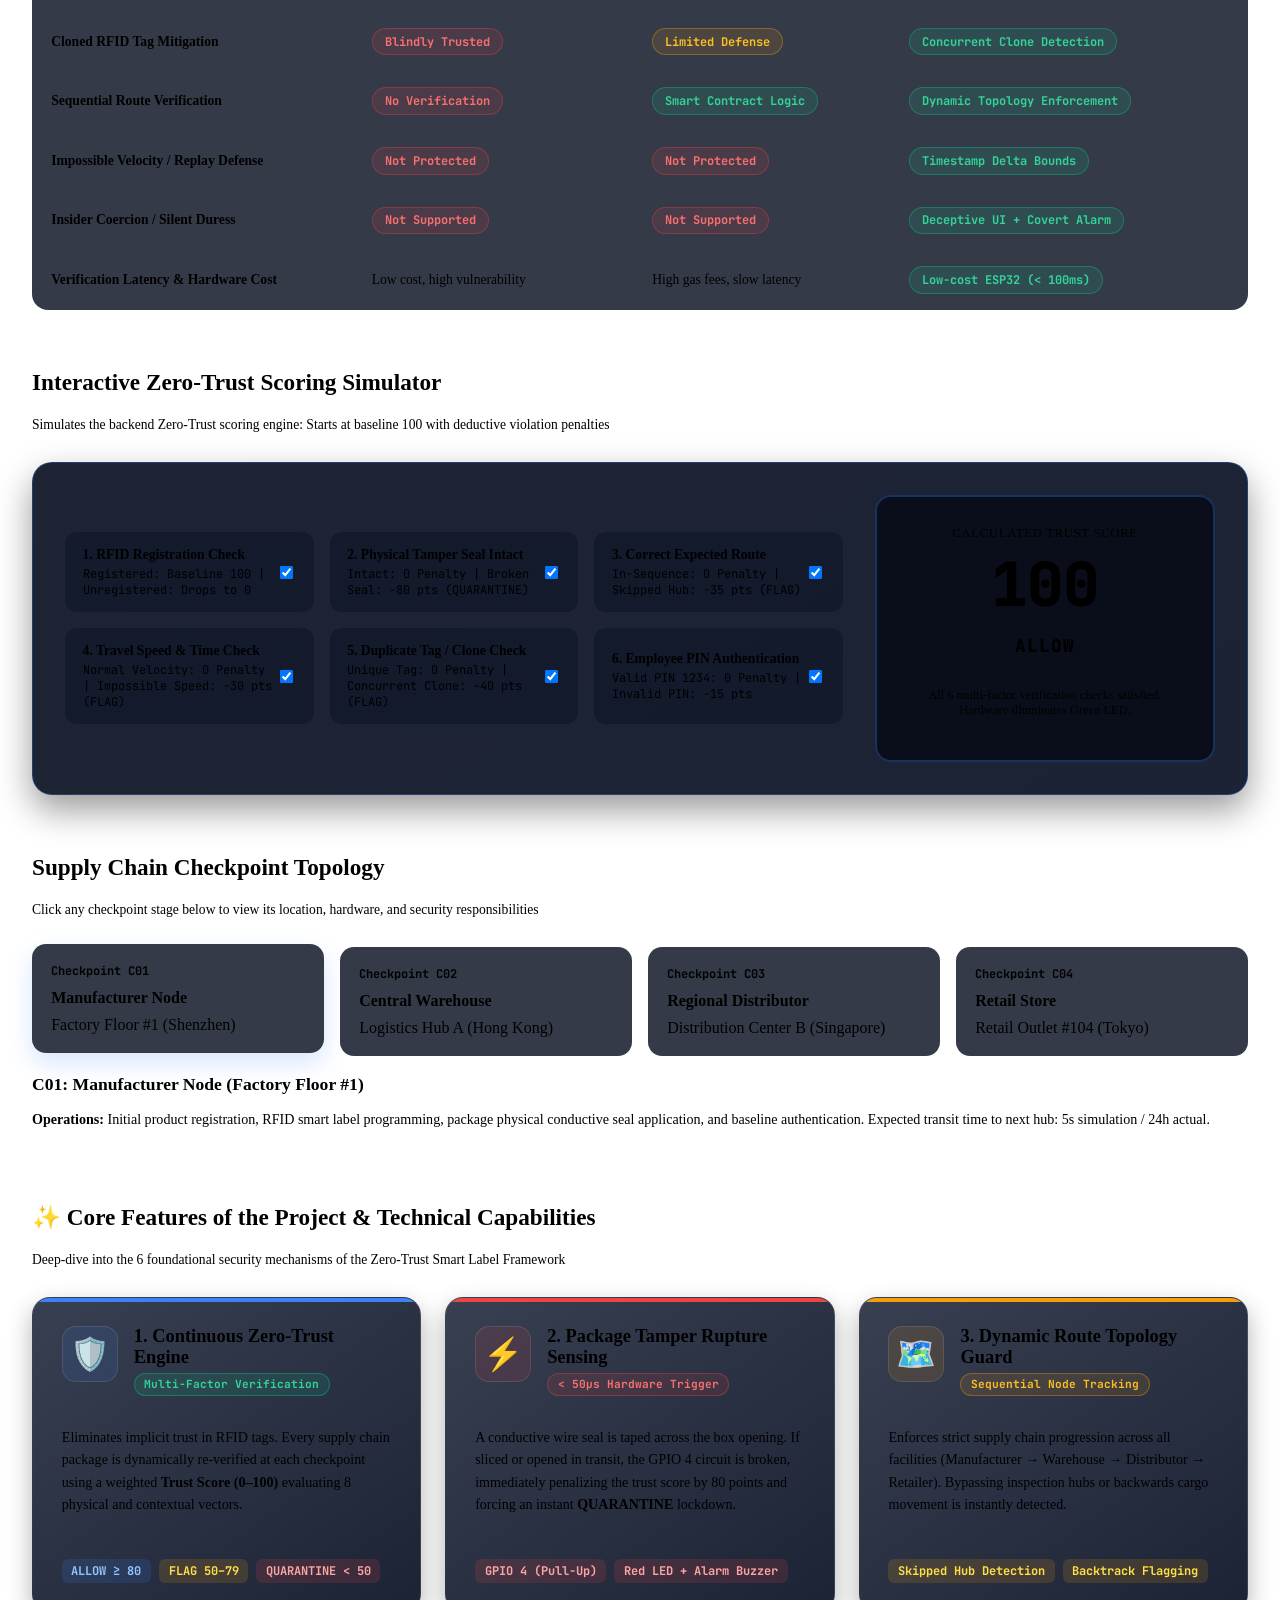
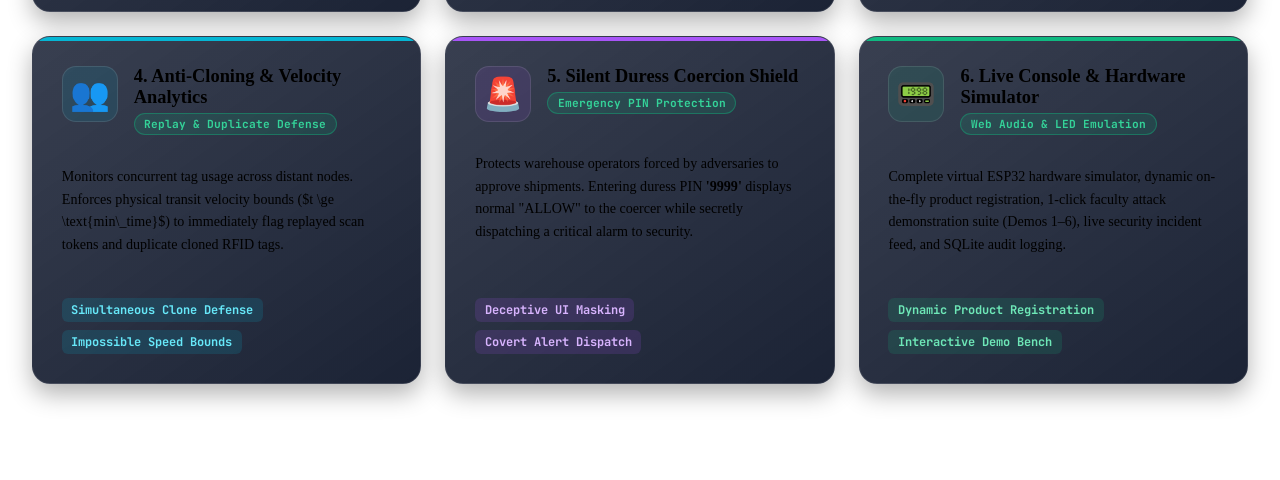
==== commit e453c13f: "Update project: Add 6-scenario trials suite, test trials, patent documentation, and security engine " ====
--- a/frontend/cover.html
+++ b/frontend/cover.html
@@ -737,13 +737,12 @@
                   Grounded)</span>
               </div>
               <div class="flow-item-row">
-                <span class="flow-item-label">Wi-Fi HTTP Client:</span>
-                <span class="flow-item-value">POST /api/scan JSON</span>
+                <span class="flow-item-label">Host Interface:</span>
+                <span class="flow-item-value">USB Serial (115200 baud)</span>
               </div>
               <div class="flow-item-row">
-                <span class="flow-item-label">Hardware Actuation:</span>
-                <span class="flow-item-value" id="vis-act-val" style="color: var(--color-allow);">Green LED ON (GPIO
-                  26)</span>
+                <span class="flow-item-label">Station Feedback:</span>
+                <span class="flow-item-value" id="vis-act-val" style="color: var(--color-allow);">OLED: CP 1 | Software: ALLOW</span>
               </div>
             </div>
           </div>
@@ -765,8 +764,7 @@
               </div>
               <div class="flow-item-row">
                 <span class="flow-item-label">Seal Verification:</span>
-                <span class="flow-item-value" id="vis-verif-val" style="color: var(--color-allow);">Tamper = FALSE (+20
-                  pts)</span>
+                <span class="flow-item-value" id="vis-verif-val" style="color: var(--color-allow);">Tamper = FALSE (Intact / 0 Penalty)</span>
               </div>
               <div class="flow-item-row">
                 <span class="flow-item-label">Trust Score:</span>
@@ -853,8 +851,7 @@
       <div class="section-title-box">
         <div>
           <h2>Interactive Zero-Trust Scoring Simulator</h2>
-          <span class="section-subtitle">Toggle security verification factors below to observe real-time Trust Score &
-            Decision changes</span>
+          <span class="section-subtitle">Simulates the backend Zero-Trust scoring engine: Starts at baseline 100 with deductive violation penalties</span>
         </div>
       </div>
 
@@ -864,7 +861,7 @@
           <div class="calc-toggle-item" onclick="toggleFactor('rfid')">
             <div class="calc-toggle-info">
               <span class="calc-toggle-title">1. RFID Registration Check</span>
-              <span class="calc-toggle-weight">Weight: +20 pts (Tag is Registered)</span>
+              <span class="calc-toggle-weight">Registered: Baseline 100 | Unregistered: Drops to 0</span>
             </div>
             <input type="checkbox" id="calc-rfid" checked onclick="event.stopPropagation(); updateScoreCalc();">
           </div>
@@ -872,7 +869,7 @@
           <div class="calc-toggle-item" onclick="toggleFactor('seal')">
             <div class="calc-toggle-info">
               <span class="calc-toggle-title">2. Physical Tamper Seal Intact</span>
-              <span class="calc-toggle-weight">Weight: +20 pts (Loop Intact)</span>
+              <span class="calc-toggle-weight">Intact: 0 Penalty | Broken Seal: -80 pts (QUARANTINE)</span>
             </div>
             <input type="checkbox" id="calc-seal" checked onclick="event.stopPropagation(); updateScoreCalc();">
           </div>
@@ -880,7 +877,7 @@
           <div class="calc-toggle-item" onclick="toggleFactor('route')">
             <div class="calc-toggle-info">
               <span class="calc-toggle-title">3. Correct Expected Route</span>
-              <span class="calc-toggle-weight">Weight: +20 pts (Sequence Valid)</span>
+              <span class="calc-toggle-weight">In-Sequence: 0 Penalty | Skipped Hub: -35 pts (FLAG)</span>
             </div>
             <input type="checkbox" id="calc-route" checked onclick="event.stopPropagation(); updateScoreCalc();">
           </div>
@@ -888,15 +885,15 @@
           <div class="calc-toggle-item" onclick="toggleFactor('speed')">
             <div class="calc-toggle-info">
               <span class="calc-toggle-title">4. Travel Speed & Time Check</span>
-              <span class="calc-toggle-weight">Weight: +15 pts (Velocity Normal)</span>
+              <span class="calc-toggle-weight">Normal Velocity: 0 Penalty | Impossible Speed: -30 pts (FLAG)</span>
             </div>
             <input type="checkbox" id="calc-speed" checked onclick="event.stopPropagation(); updateScoreCalc();">
           </div>
 
           <div class="calc-toggle-item" onclick="toggleFactor('unique')">
             <div class="calc-toggle-info">
-              <span class="calc-toggle-title">5. Duplicate Tag Check</span>
-              <span class="calc-toggle-weight">Weight: +10 pts (No Concurrent Clone)</span>
+              <span class="calc-toggle-title">5. Duplicate Tag / Clone Check</span>
+              <span class="calc-toggle-weight">Unique Tag: 0 Penalty | Concurrent Clone: -40 pts (FLAG)</span>
             </div>
             <input type="checkbox" id="calc-unique" checked onclick="event.stopPropagation(); updateScoreCalc();">
           </div>
@@ -904,7 +901,7 @@
           <div class="calc-toggle-item" onclick="toggleFactor('pin')">
             <div class="calc-toggle-info">
               <span class="calc-toggle-title">6. Employee PIN Authentication</span>
-              <span class="calc-toggle-weight">Weight: +15 pts (Standard PIN 1234)</span>
+              <span class="calc-toggle-weight">Valid PIN 1234: 0 Penalty | Invalid PIN: -15 pts</span>
             </div>
             <input type="checkbox" id="calc-pin" checked onclick="event.stopPropagation(); updateScoreCalc();">
           </div>
@@ -1150,10 +1147,10 @@
         gpioVal.textContent = "LOW (0V / Pull-Up Grounded)";
         gpioVal.style.color = "var(--color-allow)";
 
-        actVal.textContent = "Green LED ON (GPIO 26)";
+        actVal.textContent = "OLED: CP 1 | Software: ALLOW";
         actVal.style.color = "var(--color-allow)";
 
-        verifVal.textContent = "Tamper = FALSE (+20 pts)";
+        verifVal.textContent = "Tamper = FALSE (Intact / 0 Penalty)";
         verifVal.style.color = "var(--color-allow)";
 
         scoreVal.textContent = "100 / 100";
@@ -1174,7 +1171,7 @@
         gpioVal.textContent = "HIGH (3.3V / Pull-Up Active)";
         gpioVal.style.color = "var(--color-quarantine)";
 
-        actVal.textContent = "Red LED ON (GPIO 33) + Alarm Buzzer";
+        actVal.textContent = "OLED: TAMPERED | Software: QUARANTINE";
         actVal.style.color = "var(--color-quarantine)";
 
         verifVal.textContent = "Tamper = TRUE (-80 pts penalty)";
@@ -1188,7 +1185,7 @@
       }
     }
 
-    // Interactive Trust Scoring Sandbox Calculator Logic
+    // Interactive Trust Scoring Sandbox Calculator Logic (Matches backend/security_engine.py)
     function updateScoreCalc() {
       const isRfid = document.getElementById("calc-rfid").checked;
       const isSeal = document.getElementById("calc-seal").checked;
@@ -1197,13 +1194,19 @@
       const isUnique = document.getElementById("calc-unique").checked;
       const isPin = document.getElementById("calc-pin").checked;
 
-      let score = 0;
-      if (isRfid) score += 20;
-      if (isSeal) score += 20;
-      if (isRoute) score += 20;
-      if (isSpeed) score += 15;
-      if (isUnique) score += 10;
-      if (isPin) score += 15;
+      let score = 100;
+
+      if (!isRfid) {
+        score = 0;
+      } else {
+        if (!isSeal) score -= 80;
+        if (!isRoute) score -= 35;
+        if (!isSpeed) score -= 30;
+        if (!isUnique) score -= 40;
+        if (!isPin) score -= 15;
+      }
+
+      score = Math.max(0, Math.min(100, score));
 
       const scoreNumEl = document.getElementById("calc-score-num");
       const badgeEl = document.getElementById("calc-decision-badge");
@@ -1211,21 +1214,32 @@
 
       scoreNumEl.textContent = score;
 
-      if (!isSeal || score < 50) {
+      if (!isRfid) {
         scoreNumEl.style.color = "var(--color-quarantine)";
         badgeEl.textContent = "QUARANTINE";
         badgeEl.className = "live-decision-badge badge-decision QUARANTINE";
-        descEl.textContent = isSeal ? "Critical trust violation (Score < 50). Hardware triggers Red LED & alarm buzzer." : "PHYSICAL TAMPER DETECTED! Package seal broken. Item quarantined immediately.";
+        descEl.textContent = "UNREGISTERED RFID TAG! Tag not registered in system. Trust score dropped immediately to 0. Cargo blocked.";
+      } else if (!isSeal || score < 50) {
+        scoreNumEl.style.color = "var(--color-quarantine)";
+        badgeEl.textContent = "QUARANTINE";
+        badgeEl.className = "live-decision-badge badge-decision QUARANTINE";
+        if (!isSeal) {
+          descEl.textContent = "PHYSICAL TAMPER DETECTED! Conductive loop broken (GPIO 4 HIGH). -80 pts penalty applied (Score: " + score + "/100). Cargo quarantined immediately.";
+        } else {
+          descEl.textContent = "CRITICAL TRUST DEFICIT (Score " + score + " < 50)! Cumulative violations exceeded safe threshold. Hardware triggers Red LED & alarm buzzer.";
+        }
       } else if (score < 80) {
         scoreNumEl.style.color = "var(--color-flag)";
         badgeEl.textContent = "FLAG";
         badgeEl.className = "live-decision-badge badge-decision FLAG";
-        descEl.textContent = "Suspicious contextual anomaly detected (Score 50–79). Hardware triggers Yellow LED for inspection.";
+        descEl.textContent = "Suspicious contextual anomaly detected (Score: " + score + "/100). Hardware triggers Yellow LED for manual security inspection.";
       } else {
         scoreNumEl.style.color = "var(--color-allow)";
         badgeEl.textContent = "ALLOW";
         badgeEl.className = "live-decision-badge badge-decision ALLOW";
-        descEl.textContent = "All multi-factor checks satisfied (Score ≥ 80). Hardware illuminates Green LED.";
+        descEl.textContent = score === 100 
+          ? "All multi-factor checks satisfied (Score: 100/100). Hardware illuminates Green LED."
+          : "Acceptable trust threshold met (Score: " + score + "/100 >= 80). Hardware illuminates Green LED.";
       }
     }
 
